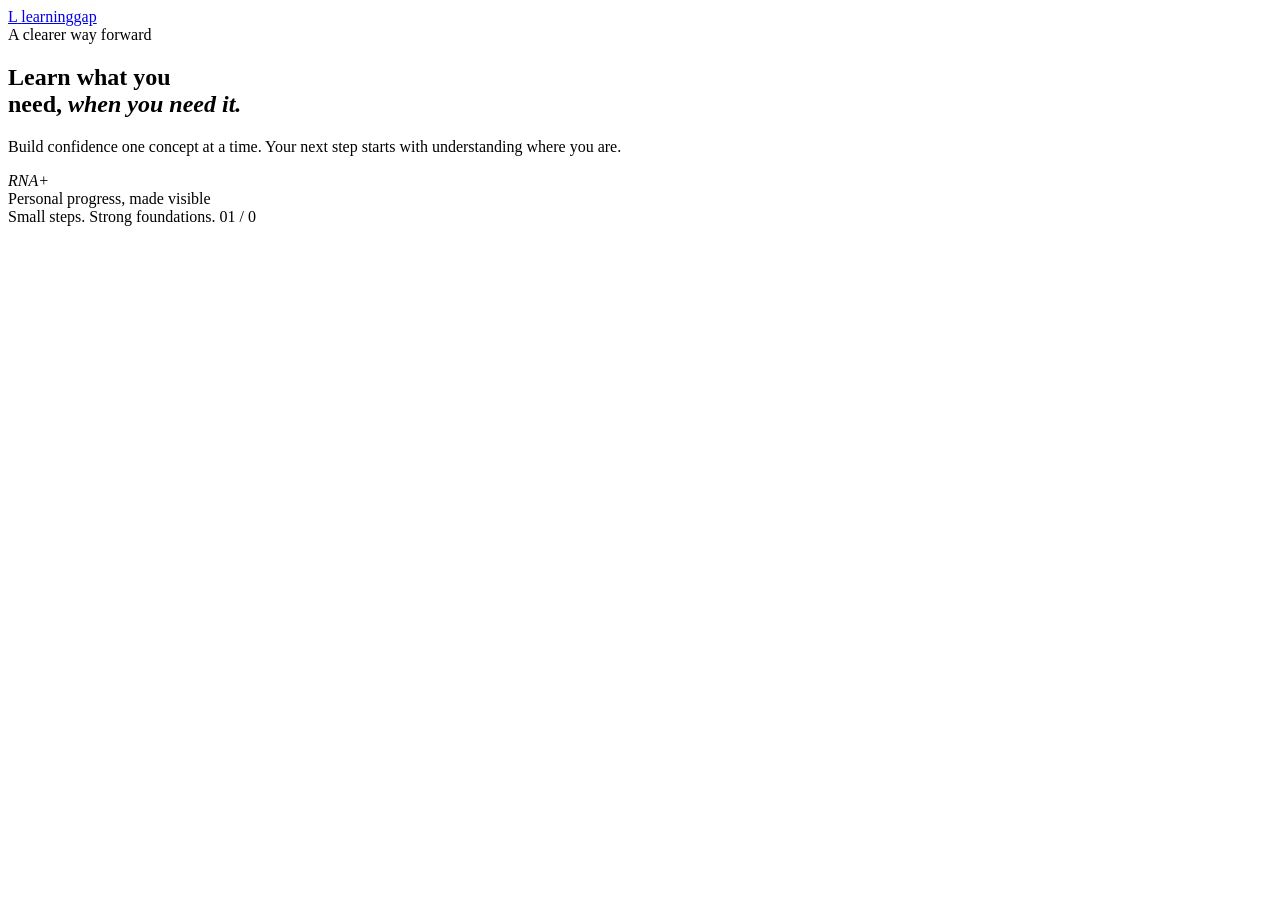
==== frontend/index.html @ b1e8c178 "Initial Learning Gap app" ====
<!doctype html>
<html lang="en">
<head>
  <meta charset="utf-8">
  <meta name="viewport" content="width=device-width, initial-scale=1">
  <title>Learning Gap — Learn with clarity</title>
  <link rel="preconnect" href="https://fonts.googleapis.com">
  <link rel="preconnect" href="https://fonts.gstatic.com" crossorigin>
  <link href="https://fonts.googleapis.com/css2?family=DM+Sans:wght@400;500;600;700&family=Manrope:wght@500;600;700;800&display=swap" rel="stylesheet">
  <link rel="stylesheet" href="/assets/css/app.css">
</head>
<body class="auth-page">
  <main class="auth-layout">
    <!-- Left Promotional / Story Section -->
    <section class="auth-story">
      <a class="brand" href="/">
        <span class="brand-mark" aria-hidden="true">L</span>
        <span>learning<span class="brand-accent">gap</span></span>
      </a>
      <div class="story-copy">
        <span class="eyebrow light">A clearer way forward</span>
        <h1>Learn what you<br>need, <em>when you need it.</em></h1>
        <p>Build confidence one concept at a time. Your next step starts with understanding where you are.</p>
        <div class="story-proof">
          <div class="proof-avatars" aria-hidden="true">
            <i>R</i><i>N</i><i>A</i><i>+</i>
          </div>
          <span>Personal progress, made visible</span>
        </div>
      </div>
      <div class="story-bottom" aria-hidden="true">
        <span>Small steps. Strong foundations.</span>
        <span>01 / 0
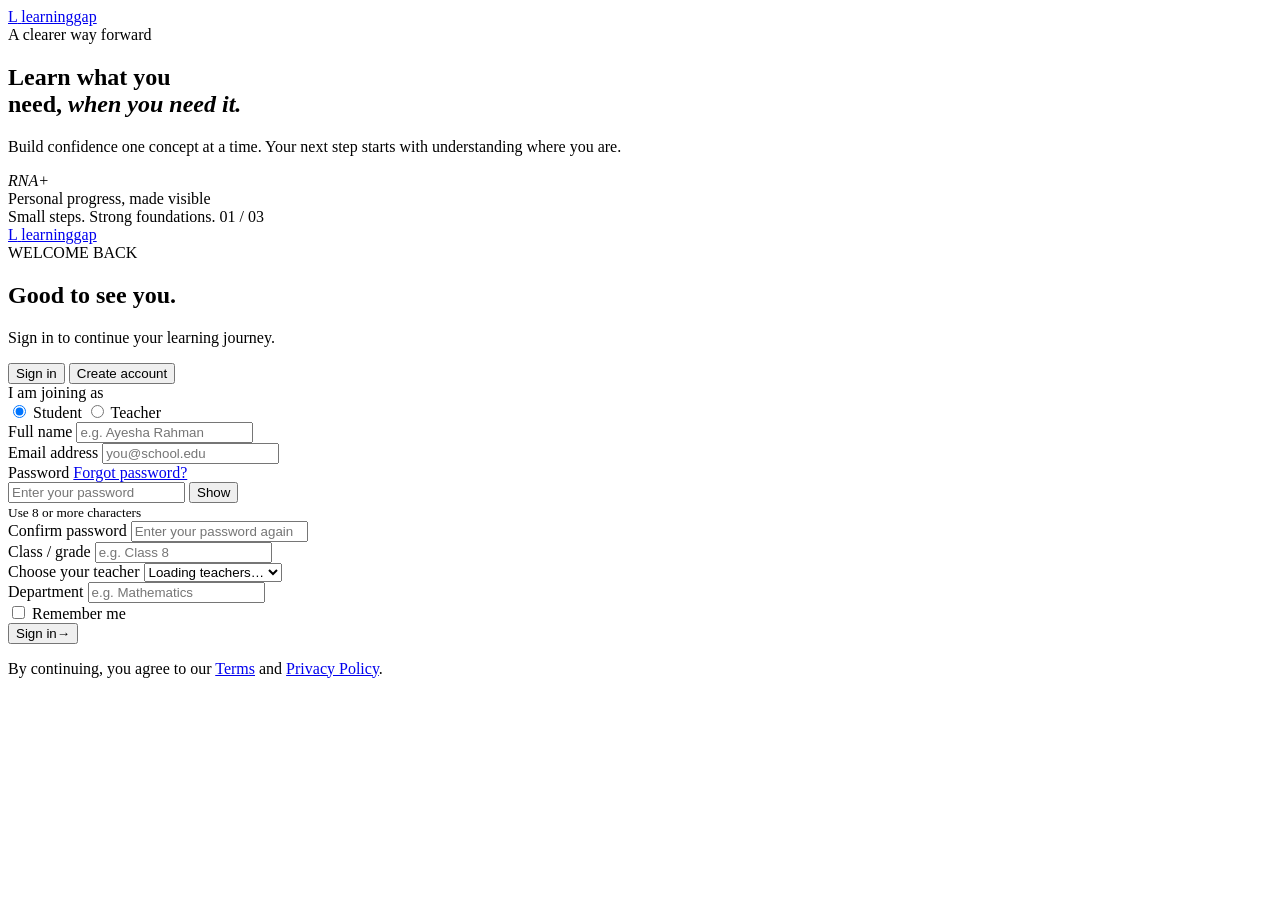
==== commit 89607a2a: "Add teacher portal sections" ====
--- a/frontend/index.html
+++ b/frontend/index.html
@@ -1,22 +1,26 @@
 <!doctype html>
 <html lang="en">
+
 <head>
   <meta charset="utf-8">
   <meta name="viewport" content="width=device-width, initial-scale=1">
   <title>Learning Gap — Learn with clarity</title>
   <link rel="preconnect" href="https://fonts.googleapis.com">
   <link rel="preconnect" href="https://fonts.gstatic.com" crossorigin>
-  <link href="https://fonts.googleapis.com/css2?family=DM+Sans:wght@400;500;600;700&family=Manrope:wght@500;600;700;800&display=swap" rel="stylesheet">
+  <link
+    href="https://fonts.googleapis.com/css2?family=DM+Sans:wght@400;500;600;700&family=Manrope:wght@500;600;700;800&display=swap"
+    rel="stylesheet">
   <link rel="stylesheet" href="/assets/css/app.css">
 </head>
+
 <body class="auth-page">
   <main class="auth-layout">
-    <!-- Left Promotional / Story Section -->
-    <section class="auth-story">
+    <section class="auth-story" aria-label="About Learning Gap">
       <a class="brand" href="/">
         <span class="brand-mark" aria-hidden="true">L</span>
         <span>learning<span class="brand-accent">gap</span></span>
       </a>
+
       <div class="story-copy">
         <span class="eyebrow light">A clearer way forward</span>
         <h1>Learn what you<br>need, <em>when you need it.</em></h1>
@@ -28,6 +32,117 @@
           <span>Personal progress, made visible</span>
         </div>
       </div>
+
       <div class="story-bottom" aria-hidden="true">
         <span>Small steps. Strong foundations.</span>
-        <span>01 / 0+        <span>01 / 03</span>
+      </div>
+    </section>
+
+    <section class="auth-main" aria-labelledby="form-title">
+      <div class="auth-wrap">
+        <a class="mobile-brand brand" href="/">
+          <span class="brand-mark" aria-hidden="true">L</span>
+          <span>learning<span class="brand-accent">gap</span></span>
+        </a>
+
+        <div class="auth-heading">
+          <span class="eyebrow" id="form-eyebrow">WELCOME BACK</span>
+          <h2 id="form-title">Good to see you.</h2>
+          <p id="form-subtitle">Sign in to continue your learning journey.</p>
+        </div>
+
+        <div class="tabs" role="tablist" aria-label="Account access">
+          <button class="tab active" type="button" role="tab" aria-selected="true" data-mode="login">Sign in</button>
+          <button class="tab" type="button" role="tab" aria-selected="false" data-mode="register">Create
+            account</button>
+        </div>
+
+        <form id="auth-form" novalidate>
+          <div class="field role-field hidden" id="role-field">
+            <label>I am joining as</label>
+            <div class="role-options">
+              <label class="role-choice">
+                <input type="radio" name="role" value="student" checked>
+                <span>Student</span>
+              </label>
+              <label class="role-choice">
+                <input type="radio" name="role" value="teacher">
+                <span>Teacher</span>
+              </label>
+            </div>
+          </div>
+
+          <div class="field hidden" id="name-field">
+            <label for="full-name">Full name</label>
+            <input id="full-name" name="full_name" autocomplete="name" placeholder="e.g. Ayesha Rahman">
+          </div>
+
+          <div class="field">
+            <label for="email">Email address</label>
+            <input id="email" name="email" type="email" autocomplete="email" placeholder="you@school.edu" required>
+          </div>
+
+          <div class="field">
+            <div class="label-row">
+              <label for="password">Password</label>
+              <a href="#" class="text-link" id="forgot-link">Forgot password?</a>
+            </div>
+            <div class="password-wrap">
+              <input id="password" name="password" type="password" autocomplete="current-password"
+                placeholder="Enter your password" required>
+              <button class="show-password" type="button" aria-label="Show password">Show</button>
+            </div>
+            <div id="strength" class="strength hidden" aria-live="polite">
+              <span></span><span></span><span></span><span></span>
+              <small>Use 8 or more characters</small>
+            </div>
+          </div>
+
+          <div class="field hidden" id="confirm-field">
+            <label for="confirm-password">Confirm password</label>
+            <input id="confirm-password" type="password" autocomplete="new-password"
+              placeholder="Enter your password again">
+          </div>
+
+          <div class="field hidden" id="class-field">
+            <label for="class-name">Class / grade</label>
+            <input id="class-name" placeholder="e.g. Class 8">
+          </div>
+
+          <div class="field hidden" id="teacher-field">
+            <label for="teacher-id">Choose your teacher</label>
+            <select id="teacher-id">
+              <option value="">Loading teachers…</option>
+            </select>
+            <small class="field-hint" id="teacher-hint"></small>
+          </div>
+
+          <div class="field hidden" id="department-field">
+            <label for="department">Department</label>
+            <input id="department" placeholder="e.g. Mathematics">
+          </div>
+
+          <div class="inline-row" id="remember-row">
+            <label class="check">
+              <input type="checkbox" id="remember-me">
+              <span>Remember me</span>
+            </label>
+          </div>
+
+          <div class="form-message" id="form-message" role="alert"></div>
+          <button class="button primary full" id="submit-button" type="submit">
+            <span>Sign in</span><b aria-hidden="true">→</b>
+          </button>
+        </form>
+
+        <p class="legal-note">
+          By continuing, you agree to our <a href="#">Terms</a> and <a href="#">Privacy Policy</a>.
+        </p>
+      </div>
+    </section>
+  </main>
+  <script src="/assets/js/auth.js"></script>
+</body>
+
+</html>
